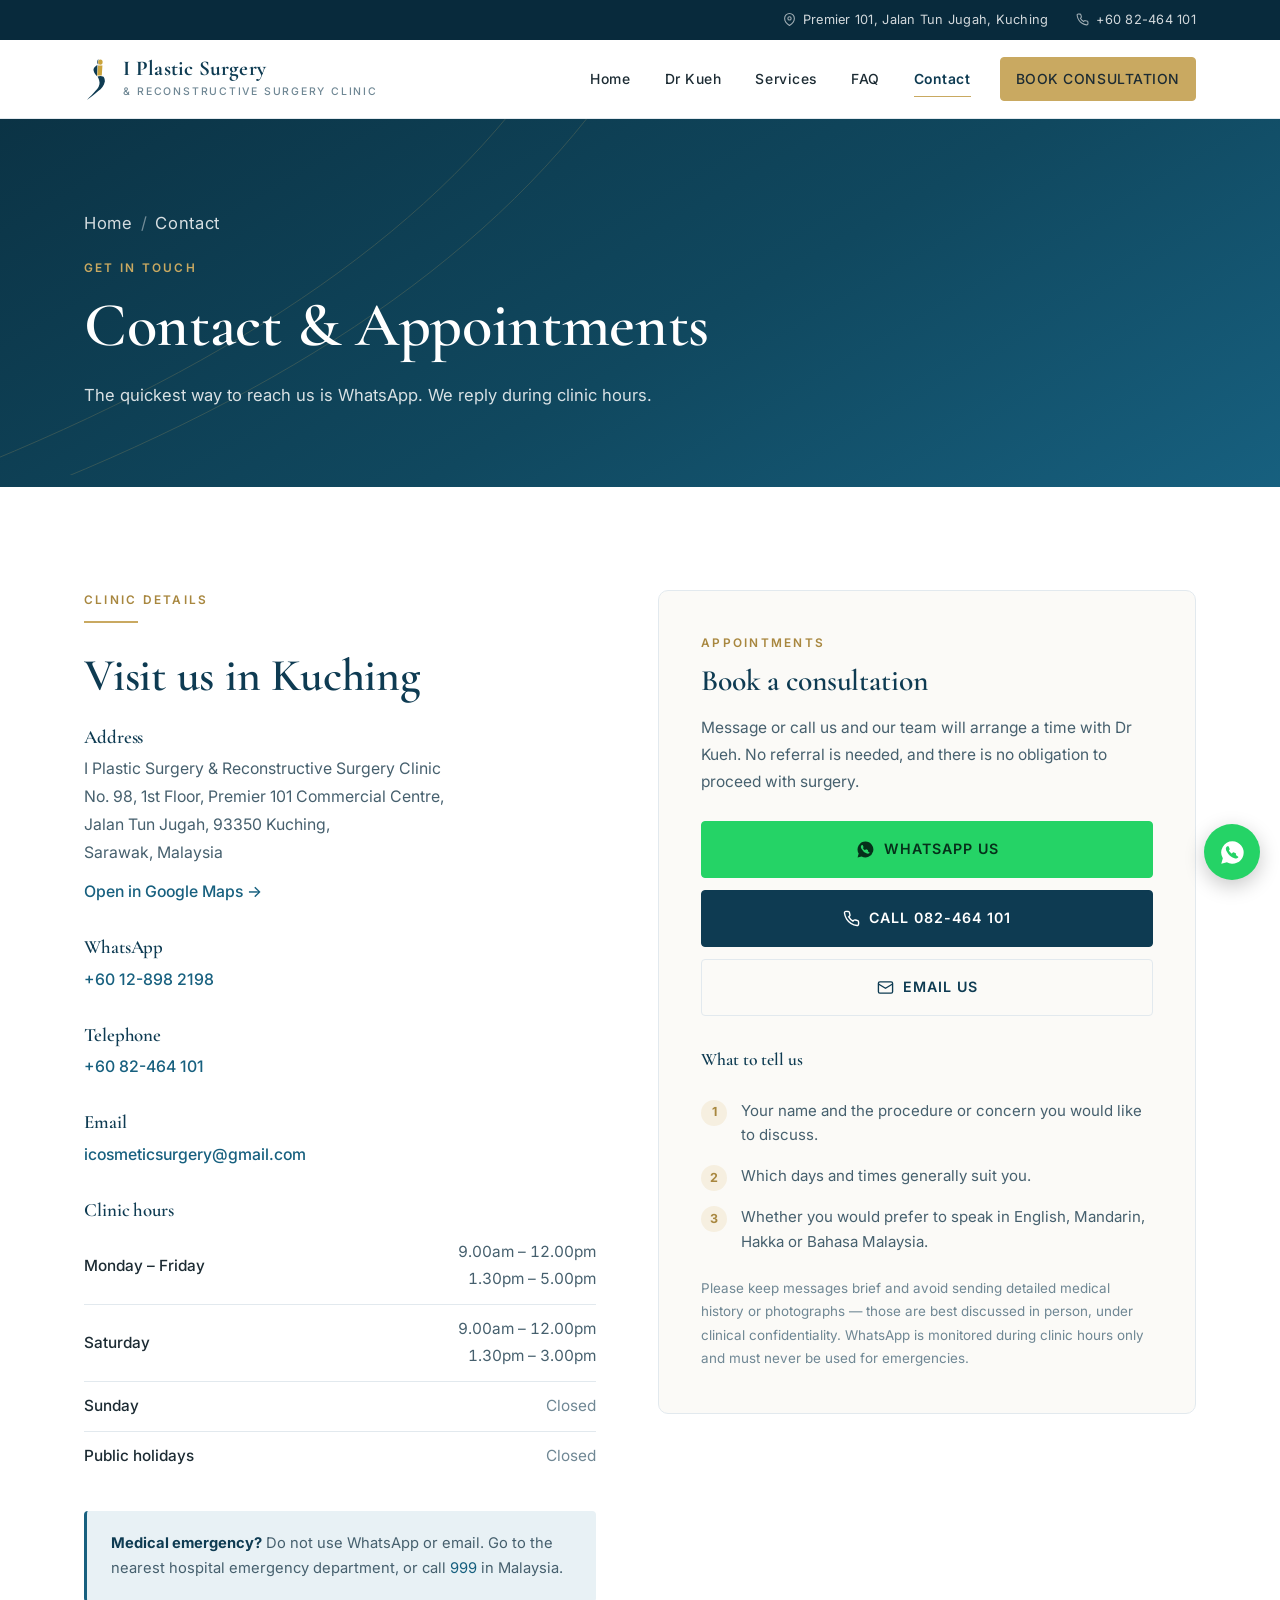
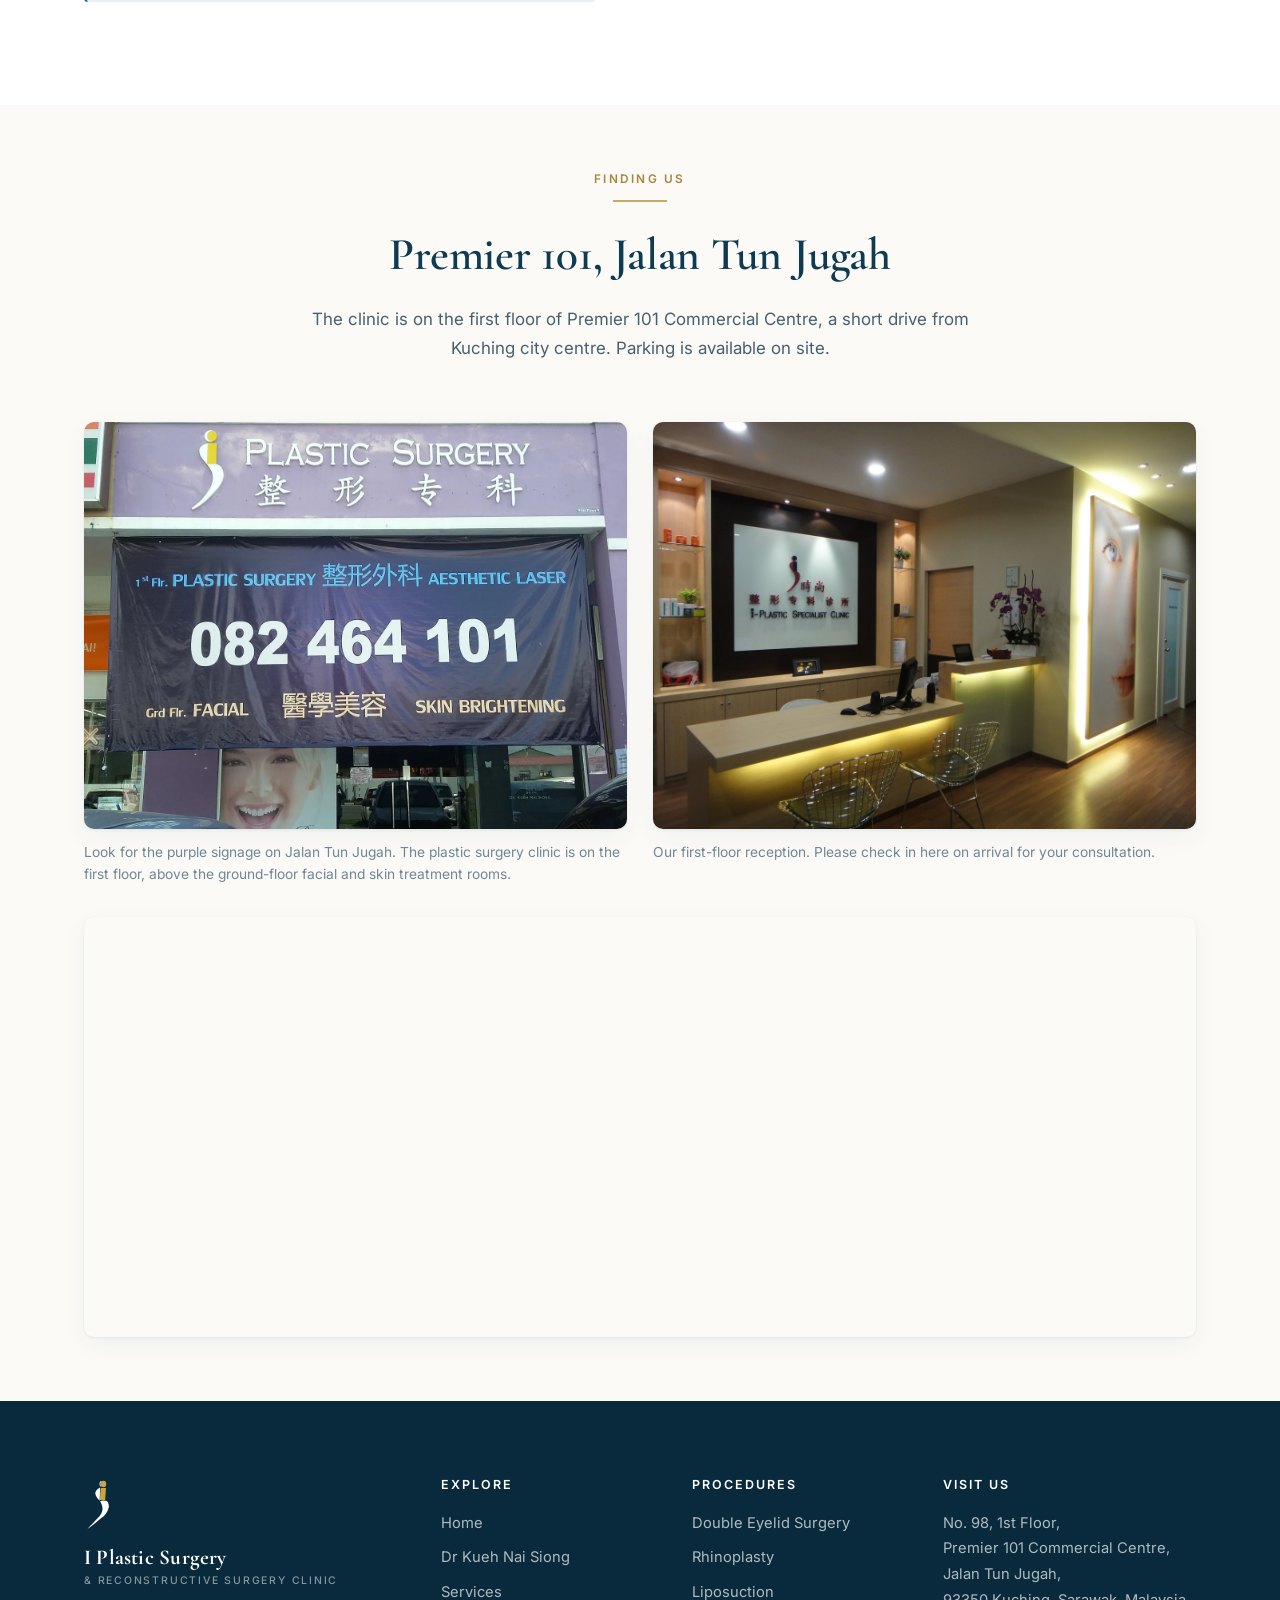
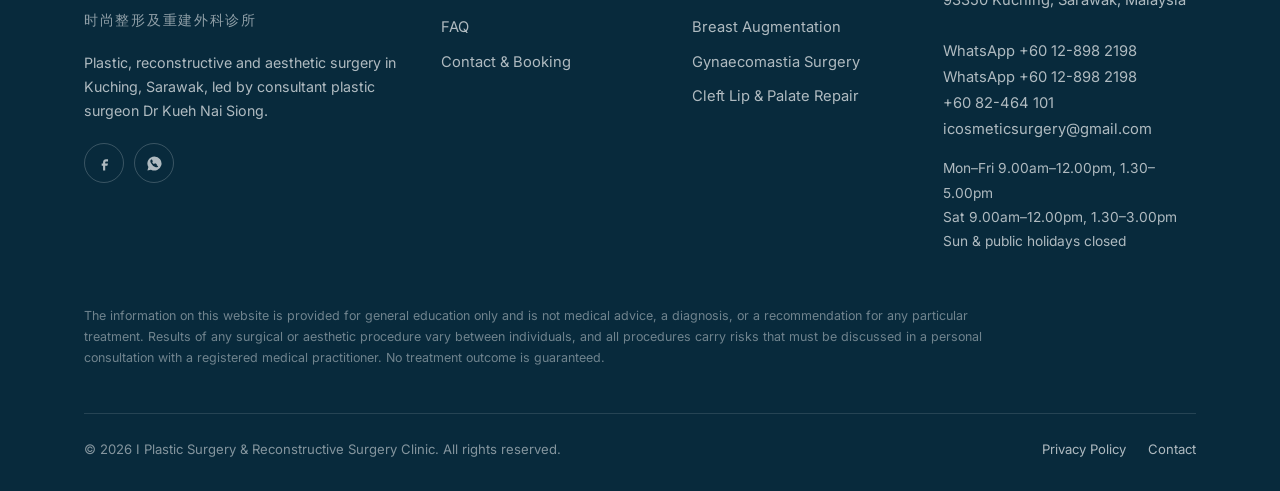
==== contact.html @ 894be8ee "initial commit" ====
<!DOCTYPE html>
<html lang="en">
<head>
<meta charset="utf-8">
<meta name="viewport" content="width=device-width, initial-scale=1">

<title>Contact &amp; Appointments | I Plastic Surgery Clinic, Kuching Sarawak</title>
<meta name="description" content="Contact I Plastic Surgery Clinic at Premier 101, Jalan Tun Jugah, Kuching. WhatsApp +60 12-898 2198 or call 082-464 101 to book with Dr Kueh Nai Siong.">
<link rel="canonical" href="https://iplasticsurgeryclinic.com/contact.html">
<meta name="robots" content="index, follow, max-image-preview:large">
<meta name="geo.region" content="MY-13">
<meta name="geo.placename" content="Kuching, Sarawak">

<meta property="og:type" content="website">
<meta property="og:site_name" content="I Plastic Surgery &amp; Reconstructive Surgery Clinic">
<meta property="og:title" content="Contact &amp; Appointments | I Plastic Surgery Clinic, Kuching">
<meta property="og:description" content="Premier 101, Jalan Tun Jugah, Kuching. WhatsApp or call to book a consultation with Dr Kueh Nai Siong.">
<meta property="og:url" content="https://iplasticsurgeryclinic.com/contact.html">
<meta property="og:image" content="https://iplasticsurgeryclinic.com/assets/img/clinic-reception.jpg">
<meta property="og:locale" content="en_MY">
<meta name="twitter:card" content="summary_large_image">

<link rel="icon" href="assets/img/favicon.svg" type="image/svg+xml">
<link rel="preconnect" href="https://fonts.googleapis.com">
<link rel="preconnect" href="https://fonts.gstatic.com" crossorigin>
<link href="https://fonts.googleapis.com/css2?family=Cormorant+Garamond:ital,wght@0,400;0,600;0,700;1,400;1,600&family=Inter:wght@400;500;600&display=swap" rel="stylesheet">
<link rel="stylesheet" href="assets/css/style.css">

<script type="application/ld+json">
{
  "@context": "https://schema.org",
  "@type": "BreadcrumbList",
  "itemListElement": [
    { "@type": "ListItem", "position": 1, "name": "Home", "item": "https://iplasticsurgeryclinic.com/" },
    { "@type": "ListItem", "position": 2, "name": "Contact", "item": "https://iplasticsurgeryclinic.com/contact.html" }
  ]
}
</script>
</head>

<body>
<a class="skip-link" href="#main">Skip to content</a>

<div class="topbar">
  <div class="wrap">
    <span>
      <svg width="13" height="13" viewBox="0 0 24 24" fill="none" stroke="currentColor" stroke-width="2" aria-hidden="true"><path d="M21 10c0 7-9 13-9 13s-9-6-9-13a9 9 0 0 1 18 0z"/><circle cx="12" cy="10" r="3"/></svg>
      Premier 101, Jalan Tun Jugah, Kuching
    </span>
    <span>
      <svg width="13" height="13" viewBox="0 0 24 24" fill="none" stroke="currentColor" stroke-width="2" aria-hidden="true"><path d="M22 16.9v3a2 2 0 0 1-2.2 2 19.8 19.8 0 0 1-8.6-3.1 19.5 19.5 0 0 1-6-6A19.8 19.8 0 0 1 2.1 4.2 2 2 0 0 1 4.1 2h3a2 2 0 0 1 2 1.7c.1 1 .4 1.9.7 2.8a2 2 0 0 1-.5 2.1L8.1 9.8a16 16 0 0 0 6 6l1.2-1.2a2 2 0 0 1 2.1-.5c.9.3 1.8.6 2.8.7a2 2 0 0 1 1.8 2.1z"/></svg>
      <a href="tel:+6082464101">+60 82-464 101</a>
    </span>
  </div>
</div>

<header class="site-header">
  <div class="wrap">
    <a class="brand" href="index.html">
      <img class="brand__mark" src="assets/img/logo-mark.svg" alt="" width="177" height="294">
      <span>
        <span class="brand__name">I Plastic Surgery</span>
        <span class="brand__sub">&amp; Reconstructive Surgery Clinic</span>
      </span>
    </a>
    <button class="nav-toggle" type="button" aria-label="Open menu" aria-expanded="false" aria-controls="primary-nav"><span></span></button>
    <nav class="nav" id="primary-nav" aria-label="Main">
      <a href="index.html">Home</a>
      <a href="about.html">Dr Kueh</a>
      <a href="services.html">Services</a>
      <a href="faq.html">FAQ</a>
      <a href="contact.html" aria-current="page">Contact</a>
      <a class="btn btn--gold btn--sm header-cta" href="#book">Book Consultation</a>
    </nav>
  </div>
</header>

<main id="main">

  <section class="page-hero">
    <svg class="page-hero__arcs" viewBox="0 0 1440 400" preserveAspectRatio="xMidYMid slice" aria-hidden="true">
      <g fill="none" stroke="#c9a961" stroke-width="1.1" opacity=".5">
        <path d="M-100 420 C 220 300, 460 150, 600 -40"/>
        <path d="M-20 440 C 300 320, 540 170, 690 -40"/>
      </g>
    </svg>
    <div class="wrap">
      <p class="crumbs"><a href="index.html">Home</a><span>/</span>Contact</p>
      <span class="eyebrow">Get in touch</span>
      <h1>Contact &amp; Appointments</h1>
      <p>The quickest way to reach us is WhatsApp. We reply during clinic hours.</p>
    </div>
  </section>

  <section id="book">
    <div class="wrap">
      <div class="contact-grid">

        <!-- ----------------------------- Details ---------------------- -->
        <div class="reveal">
          <span class="eyebrow">Clinic details</span>
          <hr class="rule">
          <h2>Visit us in Kuching</h2>

          <div class="info-block">
            <h3>Address</h3>
            <p>
              I Plastic Surgery &amp; Reconstructive Surgery Clinic<br>
              No. 98, 1st Floor, Premier 101 Commercial Centre,<br>
              Jalan Tun Jugah, 93350 Kuching,<br>
              Sarawak, Malaysia
            </p>
            <p style="margin-top:12px">
              <a href="https://www.google.com/maps/search/?api=1&amp;query=Premier+101+Commercial+Centre+Jalan+Tun+Jugah+93350+Kuching+Sarawak" target="_blank" rel="noopener">Open in Google Maps &rarr;</a>
            </p>
          </div>

          <div class="info-block">
            <h3>WhatsApp</h3>
            <p><a href="https://wa.me/60128982198" target="_blank" rel="noopener">+60 12-898 2198</a></p>
          </div>

          <div class="info-block">
            <h3>Telephone</h3>
            <p><a href="tel:+6082464101">+60 82-464 101</a></p>
          </div>

          <div class="info-block">
            <h3>Email</h3>
            <p><a href="mailto:icosmeticsurgery@gmail.com">icosmeticsurgery@gmail.com</a></p>
          </div>

          <div class="info-block">
            <h3>Clinic hours</h3>
            <table class="hours">
              <tbody>
                <tr><th scope="row">Monday &ndash; Friday</th><td>9.00am &ndash; 12.00pm<br>1.30pm &ndash; 5.00pm</td></tr>
                <tr><th scope="row">Saturday</th><td>9.00am &ndash; 12.00pm<br>1.30pm &ndash; 3.00pm</td></tr>
                <tr><th scope="row">Sunday</th><td class="closed">Closed</td></tr>
                <tr><th scope="row">Public holidays</th><td class="closed">Closed</td></tr>
              </tbody>
            </table>
          </div>

          <div class="notice">
            <strong>Medical emergency?</strong> Do not use WhatsApp or email. Go to the nearest
            hospital emergency department, or call <a href="tel:999">999</a> in Malaysia.
          </div>
        </div>

        <!-- --------------------------- Booking ------------------------ -->
        <div class="reveal">
          <div class="book-panel">
            <span class="eyebrow">Appointments</span>
            <h2 style="font-size:1.85rem">Book a consultation</h2>
            <p style="font-size:.97rem">
              Message or call us and our team will arrange a time with Dr Kueh. No referral is
              needed, and there is no obligation to proceed with surgery.
            </p>

            <div class="contact-actions">
              <a class="btn btn--wa btn--full" href="https://wa.me/60128982198?text=Hello%2C%20I%20would%20like%20to%20enquire%20about%20a%20consultation%20at%20I%20Plastic%20Surgery%20Clinic." target="_blank" rel="noopener">
                <svg width="19" height="19" viewBox="0 0 24 24" fill="currentColor" aria-hidden="true"><path d="M12 2a10 10 0 0 0-8.6 15.1L2 22l5-1.3A10 10 0 1 0 12 2zm5.3 14.1c-.2.6-1.3 1.2-1.8 1.2-.5.1-1 .1-1.7-.1a12 12 0 0 1-6.9-6c-.5-.9-.8-1.8-.8-2.6 0-.8.4-1.5.9-1.9.2-.2.4-.3.6-.3h.5c.2 0 .4 0 .6.4l.8 2c.1.2 0 .4-.1.6l-.4.5c-.1.2-.3.3-.1.6.5.9 1.1 1.6 2 2.2.3.2.5.2.7 0l.7-.8c.2-.2.4-.2.6-.1l1.9.9c.2.1.4.2.4.4 0 .2 0 .8-.2 1.1z"/></svg>
                WhatsApp Us
              </a>
              <a class="btn btn--primary btn--full" href="tel:+6082464101">
                <svg width="17" height="17" viewBox="0 0 24 24" fill="none" stroke="currentColor" stroke-width="2" aria-hidden="true"><path d="M22 16.9v3a2 2 0 0 1-2.2 2 19.8 19.8 0 0 1-8.6-3.1 19.5 19.5 0 0 1-6-6A19.8 19.8 0 0 1 2.1 4.2 2 2 0 0 1 4.1 2h3a2 2 0 0 1 2 1.7c.1 1 .4 1.9.7 2.8a2 2 0 0 1-.5 2.1L8.1 9.8a16 16 0 0 0 6 6l1.2-1.2a2 2 0 0 1 2.1-.5c.9.3 1.8.6 2.8.7a2 2 0 0 1 1.8 2.1z"/></svg>
                Call 082-464 101
              </a>
              <a class="btn btn--outline btn--full" href="mailto:icosmeticsurgery@gmail.com?subject=Consultation%20enquiry">
                <svg width="17" height="17" viewBox="0 0 24 24" fill="none" stroke="currentColor" stroke-width="1.9" aria-hidden="true"><rect x="2" y="4" width="20" height="16" rx="2"/><path d="m2 7 10 6 10-6"/></svg>
                Email Us
              </a>
            </div>

            <h3 style="font-size:1.1rem;margin-top:34px">What to tell us</h3>
            <ol class="book-steps">
              <li>Your name and the procedure or concern you would like to discuss.</li>
              <li>Which days and times generally suit you.</li>
              <li>Whether you would prefer to speak in English, Mandarin, Hakka or Bahasa Malaysia.</li>
            </ol>

            <p class="book-note">
              Please keep messages brief and avoid sending detailed medical history or photographs
              &mdash; those are best discussed in person, under clinical confidentiality. WhatsApp
              is monitored during clinic hours only and must never be used for emergencies.
            </p>
          </div>
        </div>

      </div>
    </div>
  </section>

  <!-- ============================ FINDING US =========================== -->
  <section class="section--cream section--tight">
    <div class="wrap">
      <div class="section-head section-head--center reveal">
        <span class="eyebrow">Finding us</span>
        <hr class="rule">
        <h2>Premier 101, Jalan Tun Jugah</h2>
        <p>The clinic is on the first floor of Premier 101 Commercial Centre, a short drive from Kuching city centre. Parking is available on site.</p>
      </div>

      <div class="grid grid--2" style="margin-bottom:32px">
        <figure class="figure reveal">
          <img src="assets/img/clinic-storefront.webp"
               alt="Shopfront of I Plastic Surgery Clinic at Premier 101, Jalan Tun Jugah, Kuching, showing the purple signage"
               width="1360" height="1020" loading="lazy">
          <figcaption>Look for the purple signage on Jalan Tun Jugah. The plastic surgery clinic is on the first floor, above the ground-floor facial and skin treatment rooms.</figcaption>
        </figure>
        <figure class="figure reveal">
          <img src="assets/img/clinic-reception.jpg"
               alt="Reception area of I Plastic Surgery and Reconstructive Surgery Clinic in Kuching"
               width="1200" height="900" loading="lazy">
          <figcaption>Our first-floor reception. Please check in here on arrival for your consultation.</figcaption>
        </figure>
      </div>

      <iframe class="map-embed reveal"
              title="Map showing I Plastic Surgery &amp; Reconstructive Surgery Clinic, Premier 101, Jalan Tun Jugah, Kuching"
              src="https://www.google.com/maps?q=Premier%20101%20Commercial%20Centre%2C%20Jalan%20Tun%20Jugah%2C%2093350%20Kuching%2C%20Sarawak&output=embed"
              loading="lazy"
              referrerpolicy="no-referrer-when-downgrade"
              allowfullscreen></iframe>
    </div>
  </section>

</main>

<footer class="site-footer">
  <div class="wrap">
    <div class="footer-grid">
      <div class="footer-brand">
        <img class="footer-brand__logo" src="assets/img/logo-mark-light.svg" alt="" width="177" height="294">
        <span class="brand__name">I Plastic Surgery</span>
        <span class="brand__sub">&amp; Reconstructive Surgery Clinic</span>
        <p class="footer-zh">时尚整形及重建外科诊所</p>
        <p>Plastic, reconstructive and aesthetic surgery in Kuching, Sarawak, led by consultant plastic surgeon Dr Kueh Nai Siong.</p>
        <div class="socials">
          <a href="https://www.facebook.com/I.PLASTIC.SPECIALIST/" target="_blank" rel="noopener" aria-label="Facebook">
            <svg width="17" height="17" viewBox="0 0 24 24" fill="currentColor" aria-hidden="true"><path d="M14 9h3V6h-3c-2.2 0-4 1.8-4 4v2H8v3h2v7h3v-7h3l1-3h-4v-2c0-.6.4-1 1-1z"/></svg>
          </a>
          <a href="https://wa.me/60128982198" target="_blank" rel="noopener" aria-label="WhatsApp">
            <svg width="17" height="17" viewBox="0 0 24 24" fill="currentColor" aria-hidden="true"><path d="M12 2a10 10 0 0 0-8.6 15.1L2 22l5-1.3A10 10 0 1 0 12 2zm5.3 14.1c-.2.6-1.3 1.2-1.8 1.2-.5.1-1 .1-1.7-.1a12 12 0 0 1-6.9-6c-.5-.9-.8-1.8-.8-2.6 0-.8.4-1.5.9-1.9.2-.2.4-.3.6-.3h.5c.2 0 .4 0 .6.4l.8 2c.1.2 0 .4-.1.6l-.4.5c-.1.2-.3.3-.1.6.5.9 1.1 1.6 2 2.2.3.2.5.2.7 0l.7-.8c.2-.2.4-.2.6-.1l1.9.9c.2.1.4.2.4.4 0 .2 0 .8-.2 1.1z"/></svg>
          </a>
        </div>
      </div>

      <div>
        <h4>Explore</h4>
        <ul>
          <li><a href="index.html">Home</a></li>
          <li><a href="about.html">Dr Kueh Nai Siong</a></li>
          <li><a href="services.html">Services</a></li>
          <li><a href="faq.html">FAQ</a></li>
          <li><a href="contact.html">Contact &amp; Booking</a></li>
        </ul>
      </div>

      <div>
        <h4>Procedures</h4>
        <ul>
          <li><a href="double-eyelid-surgery-kuching.html">Double Eyelid Surgery</a></li>
          <li><a href="rhinoplasty-kuching.html">Rhinoplasty</a></li>
          <li><a href="liposuction-kuching.html">Liposuction</a></li>
          <li><a href="breast-augmentation-kuching.html">Breast Augmentation</a></li>
          <li><a href="gynaecomastia-kuching.html">Gynaecomastia Surgery</a></li>
          <li><a href="cleft-lip-repair-kuching.html">Cleft Lip &amp; Palate Repair</a></li>
        </ul>
      </div>

      <div>
        <h4>Visit Us</h4>
        <address style="font-style:normal">
          No. 98, 1st Floor,<br>
          Premier 101 Commercial Centre,<br>
          Jalan Tun Jugah,<br>
          93350 Kuching, Sarawak, Malaysia<br><br>
          WhatsApp <a href="https://wa.me/60128982198" target="_blank" rel="noopener">+60 12-898 2198</a><br>
          WhatsApp <a href="https://wa.me/60128982198" target="_blank" rel="noopener">+60 12-898 2198</a><br>
          <a href="tel:+6082464101">+60 82-464 101</a><br>
          <a href="mailto:icosmeticsurgery@gmail.com">icosmeticsurgery@gmail.com</a>
        </address>
        <p style="margin-top:14px;font-size:.86rem">
          Mon&ndash;Fri 9.00am&ndash;12.00pm, 1.30&ndash;5.00pm<br>
          Sat 9.00am&ndash;12.00pm, 1.30&ndash;3.00pm<br>
          Sun &amp; public holidays closed
        </p>
      </div>
    </div>

    <p class="footer-disclaimer">
      The information on this website is provided for general education only and is not medical
      advice, a diagnosis, or a recommendation for any particular treatment. Results of any
      surgical or aesthetic procedure vary between individuals, and all procedures carry risks
      that must be discussed in a personal consultation with a registered medical practitioner.
      No treatment outcome is guaranteed.
    </p>

    <div class="footer-bottom">
      <span>&copy; <span id="year">2026</span> I Plastic Surgery &amp; Reconstructive Surgery Clinic. All rights reserved.</span>
      <nav aria-label="Legal">
        <a href="privacy.html">Privacy Policy</a>
        <a href="contact.html">Contact</a>
      </nav>
    </div>
  </div>
</footer>

<a class="wa-float" href="https://wa.me/60128982198" target="_blank" rel="noopener" aria-label="Chat with us on WhatsApp">
  <svg width="27" height="27" viewBox="0 0 24 24" fill="currentColor" aria-hidden="true"><path d="M12 2a10 10 0 0 0-8.6 15.1L2 22l5-1.3A10 10 0 1 0 12 2zm5.3 14.1c-.2.6-1.3 1.2-1.8 1.2-.5.1-1 .1-1.7-.1a12 12 0 0 1-6.9-6c-.5-.9-.8-1.8-.8-2.6 0-.8.4-1.5.9-1.9.2-.2.4-.3.6-.3h.5c.2 0 .4 0 .6.4l.8 2c.1.2 0 .4-.1.6l-.4.5c-.1.2-.3.3-.1.6.5.9 1.1 1.6 2 2.2.3.2.5.2.7 0l.7-.8c.2-.2.4-.2.6-.1l1.9.9c.2.1.4.2.4.4 0 .2 0 .8-.2 1.1z"/></svg>
</a>

<script src="assets/js/main.js" defer></script>
</body>
</html>
---- assets/css/style.css ----
/* ==========================================================================
   I Plastic Surgery & Reconstructive Surgery Clinic — Kuching
   Global stylesheet
   ========================================================================== */

:root {
  /* Brand palette — drawn from the clinic's blue + gold identity */
  --navy-deep: #072433;
  --navy: #0e3b52;
  --navy-dark: #082a3c;
  --blue: #17607f;
  --blue-soft: #e8f1f5;
  --gold: #c9a961;
  --gold-dark: #a8873f;
  --gold-soft: #f6efe0;

  --ink: #1c2b33;
  --body: #46606e;
  --muted: #6f8794;
  --line: #e2e9ee;
  --paper: #ffffff;
  --cream: #fbfaf7;

  --font-display: "Cormorant Garamond", Georgia, "Times New Roman", serif;
  --font-body: "Inter", -apple-system, BlinkMacSystemFont, "Segoe UI", Roboto, Helvetica, Arial, sans-serif;

  --wrap: 1160px;
  --radius: 4px;
  --radius-lg: 10px;
  --shadow-sm: 0 1px 3px rgba(14, 59, 82, .07), 0 8px 24px rgba(14, 59, 82, .05);
  --shadow-md: 0 4px 12px rgba(14, 59, 82, .09), 0 20px 48px rgba(14, 59, 82, .08);
  --ease: cubic-bezier(.22, .61, .36, 1);
}

/* --------------------------------------------------------------- Reset -- */
*, *::before, *::after { box-sizing: border-box; }

html {
  scroll-behavior: smooth;
  scroll-padding-top: 96px;
  -webkit-text-size-adjust: 100%;
}

body {
  margin: 0;
  font-family: var(--font-body);
  font-size: 17px;
  line-height: 1.75;
  color: var(--body);
  background: var(--paper);
  -webkit-font-smoothing: antialiased;
  -moz-osx-font-smoothing: grayscale;
}

img { max-width: 100%; height: auto; display: block; }

a { color: var(--blue); text-decoration: none; transition: color .2s var(--ease); }
a:hover { color: var(--gold-dark); }

h1, h2, h3, h4 {
  font-family: var(--font-display);
  color: var(--navy);
  font-weight: 600;
  line-height: 1.18;
  margin: 0 0 .5em;
  letter-spacing: -.005em;
}

h1 { font-size: clamp(2.4rem, 5.2vw, 3.9rem); }
h2 { font-size: clamp(1.95rem, 3.8vw, 2.85rem); }
h3 { font-size: clamp(1.25rem, 2vw, 1.5rem); }
h4 { font-size: 1.12rem; }

p { margin: 0 0 1.15em; }
p:last-child { margin-bottom: 0; }

ul { margin: 0 0 1.15em; padding-left: 1.15em; }

:focus-visible {
  outline: 3px solid var(--gold);
  outline-offset: 3px;
  border-radius: 2px;
}

/* ------------------------------------------------------------- Layout -- */
.wrap {
  width: 100%;
  max-width: var(--wrap);
  margin-inline: auto;
  padding-inline: 24px;
}

.wrap--narrow { max-width: 820px; }

section { padding: clamp(64px, 8vw, 110px) 0; }
.section--tight { padding: clamp(48px, 5vw, 72px) 0; }
.section--cream { background: var(--cream); }
.section--blue { background: var(--blue-soft); }

.skip-link {
  position: absolute;
  left: -9999px;
  top: 0;
  background: var(--navy);
  color: #fff;
  padding: 12px 20px;
  z-index: 999;
}
.skip-link:focus { left: 12px; top: 12px; color: #fff; }

/* --------------------------------------------------- Section headings -- */
.eyebrow {
  font-family: var(--font-body);
  font-size: .74rem;
  font-weight: 600;
  letter-spacing: .19em;
  text-transform: uppercase;
  color: var(--gold-dark);
  margin: 0 0 .9em;
  display: block;
}

.section-head { max-width: 720px; margin-bottom: clamp(38px, 5vw, 58px); }
.section-head--center { margin-inline: auto; text-align: center; }
.section-head p { font-size: 1.06rem; color: var(--body); }

.rule {
  width: 54px;
  height: 2px;
  background: var(--gold);
  border: 0;
  margin: 0 0 26px;
}
.section-head--center .rule { margin-inline: auto; }

/* ------------------------------------------------------------ Buttons -- */
.btn {
  display: inline-flex;
  align-items: center;
  justify-content: center;
  gap: 9px;
  font-family: var(--font-body);
  font-size: .89rem;
  font-weight: 600;
  letter-spacing: .07em;
  text-transform: uppercase;
  padding: 15px 30px;
  border-radius: var(--radius);
  border: 1.5px solid transparent;
  cursor: pointer;
  transition: all .25s var(--ease);
  white-space: nowrap;
}

.btn--primary { background: var(--navy); color: #fff; border-color: var(--navy); }
.btn--primary:hover { background: var(--navy-dark); border-color: var(--navy-dark); color: #fff; transform: translateY(-2px); box-shadow: var(--shadow-sm); }

.btn--gold { background: var(--gold); color: var(--navy-dark); border-color: var(--gold); }
.btn--gold:hover { background: var(--gold-dark); border-color: var(--gold-dark); color: #fff; transform: translateY(-2px); box-shadow: var(--shadow-sm); }

.btn--ghost { background: transparent; color: #fff; border-color: rgba(255, 255, 255, .55); }
.btn--ghost:hover { background: #fff; color: var(--navy); border-color: #fff; }

.btn--outline { background: transparent; color: var(--navy); border-color: var(--line); }
.btn--outline:hover { border-color: var(--navy); color: var(--navy); background: #fff; }

.btn--sm { padding: 11px 20px; font-size: .78rem; }
.btn--full { width: 100%; }

/* ------------------------------------------------------------- Header -- */
.topbar {
  background: var(--navy-dark);
  color: rgba(255, 255, 255, .82);
  font-size: .8rem;
  letter-spacing: .02em;
}
.topbar .wrap {
  display: flex;
  flex-wrap: wrap;
  gap: 8px 28px;
  align-items: center;
  justify-content: flex-end;
  min-height: 40px;
  padding-block: 7px;
}
.topbar a { color: rgba(255, 255, 255, .82); }
.topbar a:hover { color: var(--gold); }
.topbar span { display: inline-flex; align-items: center; gap: 7px; }
.topbar svg { flex: none; opacity: .75; }

.site-header {
  position: sticky;
  top: 0;
  z-index: 100;
  background: rgba(255, 255, 255, .96);
  backdrop-filter: saturate(150%) blur(10px);
  border-bottom: 1px solid var(--line);
  transition: box-shadow .3s var(--ease);
}
.site-header.is-stuck { box-shadow: 0 2px 20px rgba(14, 59, 82, .09); }

.site-header .wrap {
  display: flex;
  align-items: center;
  justify-content: space-between;
  gap: 24px;
  min-height: 78px;
}

/* Wordmark */
.brand { display: flex; align-items: center; gap: 13px; flex: none; }
.brand:hover { color: inherit; }
/* Clinic mark, traced from the Premier 101 shopfront signage */
.brand__mark {
  height: 44px;
  width: auto;
  flex: none;
  display: block;
}

.footer-brand__logo {
  height: 52px;
  width: auto;
  display: block;
  margin-bottom: 16px;
}
.brand__name {
  font-family: var(--font-display);
  font-size: 1.32rem;
  font-weight: 700;
  color: var(--navy);
  line-height: 1.1;
  letter-spacing: .01em;
  display: block;
}
.brand__sub {
  font-size: .655rem;
  letter-spacing: .17em;
  text-transform: uppercase;
  color: var(--muted);
  font-weight: 500;
  display: block;
  margin-top: 3px;
}

/* Navigation */
.nav { display: flex; align-items: center; gap: 4px; }
.nav a {
  font-size: .87rem;
  font-weight: 500;
  letter-spacing: .04em;
  color: var(--ink);
  padding: 9px 15px;
  border-radius: var(--radius);
  position: relative;
}
.nav a::after {
  content: "";
  position: absolute;
  left: 15px; right: 15px; bottom: 3px;
  height: 1.5px;
  background: var(--gold);
  transform: scaleX(0);
  transform-origin: left;
  transition: transform .28s var(--ease);
}
.nav a:hover { color: var(--navy); }
.nav a:hover::after, .nav a[aria-current="page"]::after { transform: scaleX(1); }
.nav a[aria-current="page"] { color: var(--navy); font-weight: 600; }

.header-cta { margin-left: 10px; }

.nav-toggle {
  display: none;
  width: 44px; height: 44px;
  background: none;
  border: 1px solid var(--line);
  border-radius: var(--radius);
  cursor: pointer;
  padding: 0;
  place-items: center;
}
.nav-toggle span {
  display: block;
  width: 19px; height: 1.6px;
  background: var(--navy);
  position: relative;
  transition: background .2s var(--ease);
}
.nav-toggle span::before,
.nav-toggle span::after {
  content: "";
  position: absolute;
  left: 0;
  width: 19px; height: 1.6px;
  background: var(--navy);
  transition: transform .25s var(--ease);
}
.nav-toggle span::before { top: -6px; }
.nav-toggle span::after { top: 6px; }
.nav-toggle[aria-expanded="true"] span { background: transparent; }
.nav-toggle[aria-expanded="true"] span::before { transform: translateY(6px) rotate(45deg); }
.nav-toggle[aria-expanded="true"] span::after { transform: translateY(-6px) rotate(-45deg); }

/* --------------------------------------------------------------- Hero -- */
.hero {
  position: relative;
  background: linear-gradient(150deg, #0b3345 0%, #10485f 45%, #17607f 100%);
  color: #fff;
  overflow: hidden;
  padding: clamp(80px, 11vw, 148px) 0 clamp(72px, 10vw, 130px);
}
.hero__arcs {
  position: absolute;
  inset: 0;
  pointer-events: none;
  opacity: .5;
}
.hero__glow {
  position: absolute;
  width: 720px; height: 720px;
  right: -180px; top: -280px;
  background: radial-gradient(circle, rgba(201, 169, 97, .2) 0%, transparent 65%);
  pointer-events: none;
}
.hero .wrap { position: relative; z-index: 2; }
.hero__inner { max-width: 780px; }
.hero .eyebrow { color: var(--gold); }
.hero h1 { color: #fff; margin-bottom: .38em; }
.hero h1 em {
  font-style: italic;
  color: var(--gold);
}
.hero__zh {
  font-family: var(--font-display);
  font-size: clamp(1.05rem, 2vw, 1.4rem);
  color: rgba(255, 255, 255, .72);
  letter-spacing: .22em;
  margin-bottom: 1.2em;
}
.hero__lede {
  font-size: clamp(1.03rem, 1.6vw, 1.16rem);
  color: rgba(255, 255, 255, .87);
  max-width: 610px;
  margin-bottom: 2.2em;
}
.hero__actions { display: flex; flex-wrap: wrap; gap: 14px; }

.hero__badges {
  display: flex;
  flex-wrap: wrap;
  gap: 10px 34px;
  margin-top: clamp(44px, 6vw, 66px);
  padding-top: 30px;
  border-top: 1px solid rgba(255, 255, 255, .17);
}
.hero__badge {
  display: flex;
  align-items: center;
  gap: 10px;
  font-size: .84rem;
  color: rgba(255, 255, 255, .8);
  letter-spacing: .03em;
}
.hero__badge svg { flex: none; color: var(--gold); }

/* Page banner (interior pages) */
.page-hero {
  background: linear-gradient(150deg, #0b3345 0%, #10485f 55%, #17607f 100%);
  color: #fff;
  padding: clamp(58px, 7vw, 96px) 0 clamp(52px, 6vw, 84px);
  position: relative;
  overflow: hidden;
}
.page-hero__arcs { position: absolute; inset: 0; opacity: .42; pointer-events: none; }
.page-hero .wrap { position: relative; z-index: 2; }
.page-hero h1 { color: #fff; margin-bottom: .3em; }
.page-hero p { color: rgba(255, 255, 255, .84); max-width: 640px; font-size: 1.04rem; }
.page-hero .eyebrow { color: var(--gold); }

.crumbs {
  font-size: .8rem;
  color: rgba(255, 255, 255, .6);
  margin-bottom: 20px;
  letter-spacing: .04em;
}
.crumbs a { color: rgba(255, 255, 255, .82); }
.crumbs a:hover { color: var(--gold); }
.crumbs span { margin-inline: 8px; opacity: .5; }

/* --------------------------------------------------------------- Grid -- */
.grid { display: grid; gap: 26px; }
.grid--2 { grid-template-columns: repeat(2, 1fr); }
.grid--3 { grid-template-columns: repeat(3, 1fr); }
.grid--4 { grid-template-columns: repeat(4, 1fr); }

/* --------------------------------------------------------------- Card -- */
.card {
  background: var(--paper);
  border: 1px solid var(--line);
  border-radius: var(--radius-lg);
  padding: 34px 30px;
  transition: transform .3s var(--ease), box-shadow .3s var(--ease), border-color .3s var(--ease);
  display: flex;
  flex-direction: column;
}
.card:hover { transform: translateY(-4px); box-shadow: var(--shadow-md); border-color: rgba(201, 169, 97, .5); }
.card h3 { margin-bottom: .45em; }
.card p { font-size: .96rem; }

.card__icon {
  width: 50px; height: 50px;
  border-radius: 50%;
  background: var(--gold-soft);
  color: var(--gold-dark);
  display: grid;
  place-items: center;
  margin-bottom: 20px;
  flex: none;
}

.card__link {
  margin-top: auto;
  padding-top: 20px;
  font-size: .82rem;
  font-weight: 600;
  letter-spacing: .09em;
  text-transform: uppercase;
  color: var(--navy);
  display: inline-flex;
  align-items: center;
  gap: 8px;
}
.card__link:hover { color: var(--gold-dark); gap: 12px; }
.card__link svg { transition: transform .25s var(--ease); }

/* Service list inside a card */
.card__list {
  list-style: none;
  padding: 0;
  margin: 4px 0 0;
  font-size: .95rem;
  columns: 1;
}
.card__list li {
  position: relative;
  padding: 5px 0 5px 20px;
  color: var(--body);
}
.card__list li::before {
  content: "";
  position: absolute;
  left: 0; top: 15px;
  width: 7px; height: 7px;
  border-top: 1.4px solid var(--gold);
  border-right: 1.4px solid var(--gold);
  transform: rotate(45deg);
}

/* ------------------------------------------------------------- Split -- */
.split {
  display: grid;
  grid-template-columns: minmax(0, .92fr) minmax(0, 1.08fr);
  gap: clamp(38px, 6vw, 76px);
  align-items: center;
}
.split--reverse .split__media { order: 2; }

.split__media { position: relative; }
.split__media img {
  border-radius: var(--radius-lg);
  width: 100%;
  box-shadow: var(--shadow-md);
}
.split__media::after {
  content: "";
  position: absolute;
  inset: 18px -18px -18px 18px;
  border: 1.5px solid var(--gold);
  border-radius: var(--radius-lg);
  z-index: -1;
}

.portrait-frame {
  background: linear-gradient(160deg, var(--blue-soft), #fff);
  border-radius: var(--radius-lg);
  padding: 22px 22px 0;
  box-shadow: var(--shadow-md);
}
.portrait-frame img { border-radius: 6px; box-shadow: none; }

/* Credential list */
.creds { list-style: none; padding: 0; margin: 26px 0 0; }
.creds li {
  display: flex;
  gap: 14px;
  padding: 13px 0;
  border-top: 1px solid var(--line);
  font-size: .97rem;
}
.creds li:last-child { border-bottom: 1px solid var(--line); }
.creds svg { flex: none; color: var(--gold-dark); margin-top: 5px; }
.creds strong { color: var(--navy); font-weight: 600; }

/* ------------------------------------------------------------- Stats -- */
.stats {
  display: grid;
  grid-template-columns: repeat(4, 1fr);
  gap: 1px;
  background: var(--line);
  border: 1px solid var(--line);
  border-radius: var(--radius-lg);
  overflow: hidden;
}
.stat { background: var(--paper); padding: 34px 24px; text-align: center; }
.stat__num {
  font-family: var(--font-display);
  font-size: clamp(2rem, 3.4vw, 2.7rem);
  font-weight: 700;
  color: var(--navy);
  line-height: 1;
  display: block;
}
.stat__num span { color: var(--gold); }
.stat__label {
  font-size: .79rem;
  letter-spacing: .12em;
  text-transform: uppercase;
  color: var(--muted);
  margin-top: 11px;
  display: block;
}

/* ---------------------------------------------------------- Hospitals -- */
.hospitals {
  display: grid;
  grid-template-columns: repeat(auto-fit, minmax(230px, 1fr));
  gap: 18px;
}
.hospital {
  background: var(--paper);
  border: 1px solid var(--line);
  border-left: 3px solid var(--gold);
  border-radius: var(--radius);
  padding: 22px 24px;
}
.hospital strong { display: block; color: var(--navy); font-family: var(--font-display); font-size: 1.14rem; font-weight: 600; }
.hospital span { font-size: .85rem; color: var(--muted); }

/* --------------------------------------------------------------- Steps -- */
.steps { counter-reset: step; display: grid; gap: 28px; grid-template-columns: repeat(3, 1fr); }
.step { position: relative; padding-top: 60px; }
.step::before {
  counter-increment: step;
  content: "0" counter(step);
  position: absolute;
  top: 0; left: 0;
  font-family: var(--font-display);
  font-size: 2.4rem;
  font-weight: 700;
  color: var(--gold);
  opacity: .55;
  line-height: 1;
}
.step h3 { font-size: 1.22rem; }
.step p { font-size: .96rem; margin: 0; }

/* --------------------------------------------------------------- CTA -- */
.cta-band {
  background: linear-gradient(140deg, var(--navy-dark) 0%, var(--navy) 50%, var(--blue) 100%);
  color: #fff;
  text-align: center;
  position: relative;
  overflow: hidden;
}
.cta-band__arcs { position: absolute; inset: 0; opacity: .38; pointer-events: none; }
.cta-band .wrap { position: relative; z-index: 2; }
.cta-band h2 { color: #fff; }
.cta-band p { color: rgba(255, 255, 255, .84); max-width: 560px; margin-inline: auto; font-size: 1.04rem; }
.cta-band .hero__actions { justify-content: center; margin-top: 34px; }
.cta-band .rule { margin-inline: auto; background: var(--gold); }

/* ------------------------------------------------------ Services page -- */
.svc-nav {
  display: flex;
  flex-wrap: wrap;
  gap: 10px;
  justify-content: center;
  margin-bottom: clamp(40px, 5vw, 64px);
}
.svc-nav a {
  font-size: .82rem;
  font-weight: 600;
  letter-spacing: .05em;
  padding: 10px 18px;
  border: 1px solid var(--line);
  border-radius: 100px;
  color: var(--navy);
  background: #fff;
}
.svc-nav a:hover { border-color: var(--gold); background: var(--gold-soft); color: var(--navy); }

.svc-block { padding: clamp(46px, 5vw, 68px) 0; border-top: 1px solid var(--line); }
.svc-block:first-of-type { border-top: 0; }
.svc-block__grid {
  display: grid;
  grid-template-columns: minmax(0, .8fr) minmax(0, 1.2fr);
  gap: clamp(28px, 5vw, 60px);
}
.svc-block h2 { font-size: clamp(1.7rem, 3vw, 2.15rem); }
.svc-block__intro { font-size: .99rem; }

.chip-list {
  list-style: none;
  padding: 0;
  margin: 0;
  display: grid;
  grid-template-columns: repeat(auto-fill, minmax(232px, 1fr));
  gap: 10px;
  align-content: start;
}
.chip-list li {
  background: #fff;
  border: 1px solid var(--line);
  border-radius: var(--radius);
  padding: 13px 16px 13px 40px;
  font-size: .94rem;
  color: var(--ink);
  position: relative;
  transition: border-color .25s var(--ease), transform .25s var(--ease);
}
.chip-list li:hover { border-color: var(--gold); transform: translateX(3px); }
.chip-list li::before {
  content: "";
  position: absolute;
  left: 17px; top: 50%;
  width: 7px; height: 7px;
  margin-top: -4px;
  border-top: 1.5px solid var(--gold-dark);
  border-right: 1.5px solid var(--gold-dark);
  transform: rotate(45deg);
}

/* ----------------------------------------------------------- Contact -- */
.contact-grid {
  display: grid;
  grid-template-columns: minmax(0, 1fr) minmax(0, 1.05fr);
  gap: clamp(34px, 5vw, 62px);
  align-items: start;
}

.info-block { margin-bottom: 30px; }
.info-block h3 { font-size: 1.18rem; margin-bottom: .4em; }
.info-block p { font-size: .99rem; margin: 0; }
.info-block a { font-weight: 500; }

.hours { width: 100%; border-collapse: collapse; font-size: .96rem; }
.hours th, .hours td { text-align: left; padding: 11px 0; border-bottom: 1px solid var(--line); }
.hours th { font-weight: 500; color: var(--ink); }
.hours td { text-align: right; color: var(--body); font-variant-numeric: tabular-nums; }
.hours tr:last-child th, .hours tr:last-child td { border-bottom: 0; }
.hours .closed { color: var(--muted); }

.map-embed {
  border: 0;
  width: 100%;
  height: 420px;
  border-radius: var(--radius-lg);
  box-shadow: var(--shadow-sm);
  display: block;
}

/* Booking panel — WhatsApp / phone / email, no form */
.book-panel {
  background: var(--cream);
  border: 1px solid var(--line);
  border-radius: var(--radius-lg);
  padding: clamp(26px, 4vw, 42px);
  position: sticky;
  top: 100px;
}

.btn--wa { background: #25d366; border-color: #25d366; color: #06301a; }
.btn--wa:hover { background: #1ebe5a; border-color: #1ebe5a; color: #fff; transform: translateY(-2px); box-shadow: var(--shadow-sm); }

.contact-actions { display: grid; gap: 12px; margin: 26px 0 0; }

/* Numbered "how it works" list inside the booking panel */
.book-steps { list-style: none; padding: 0; margin: 28px 0 0; counter-reset: bs; }
.book-steps li {
  position: relative;
  padding: 0 0 16px 40px;
  font-size: .94rem;
  line-height: 1.65;
}
.book-steps li:last-child { padding-bottom: 0; }
.book-steps li::before {
  counter-increment: bs;
  content: counter(bs);
  position: absolute;
  left: 0; top: 1px;
  width: 26px; height: 26px;
  border-radius: 50%;
  background: var(--gold-soft);
  color: var(--gold-dark);
  font-size: .78rem;
  font-weight: 700;
  display: grid;
  place-items: center;
}

.book-note { font-size: .84rem; color: var(--muted); margin-top: 22px; }

/* Surgeon byline inside the booking panel */
.surgeon-chip {
  display: flex;
  align-items: center;
  gap: 14px;
  padding-bottom: 22px;
  margin-bottom: 24px;
  border-bottom: 1px solid var(--line);
}
.surgeon-chip img {
  width: 54px; height: 54px;
  flex: none;
  border-radius: 50%;
  object-fit: cover;
  background: #fff;
  box-shadow: 0 0 0 1px var(--line);
}
.surgeon-chip strong {
  display: block;
  font-family: var(--font-display);
  font-size: 1.12rem;
  font-weight: 600;
  color: var(--navy);
  line-height: 1.25;
}
.surgeon-chip span { font-size: .81rem; color: var(--muted); line-height: 1.45; display: block; }

/* Captioned photo */
.figure { margin: 0; }
.figure img { border-radius: var(--radius-lg); width: 100%; box-shadow: var(--shadow-sm); }
.figure figcaption {
  font-size: .86rem;
  color: var(--muted);
  margin-top: 12px;
  line-height: 1.6;
}

/* --------------------------------------------------------------- FAQ -- */
.faq { border-top: 1px solid var(--line); }
.faq details { border-bottom: 1px solid var(--line); }
.faq summary {
  cursor: pointer;
  list-style: none;
  padding: 22px 44px 22px 0;
  font-family: var(--font-display);
  font-size: 1.22rem;
  font-weight: 600;
  color: var(--navy);
  position: relative;
}
.faq summary::-webkit-details-marker { display: none; }
.faq summary::after {
  content: "";
  position: absolute;
  right: 8px; top: 32px;
  width: 9px; height: 9px;
  border-right: 1.6px solid var(--gold-dark);
  border-bottom: 1.6px solid var(--gold-dark);
  transform: rotate(45deg);
  transition: transform .25s var(--ease);
}
.faq details[open] summary::after { transform: rotate(-135deg); top: 36px; }
.faq details p { padding: 0 20px 24px 0; font-size: .99rem; margin: 0 0 .9em; }
.faq details p:last-child { margin-bottom: 0; padding-bottom: 26px; }

/* ------------------------------------------------------------ Notice -- */
.notice {
  background: var(--blue-soft);
  border-left: 3px solid var(--blue);
  border-radius: var(--radius);
  padding: 20px 24px;
  font-size: .92rem;
  color: var(--body);
}
.notice strong { color: var(--navy); }

/* ------------------------------------------------------------ Footer -- */
.site-footer {
  background: var(--navy-dark);
  color: rgba(255, 255, 255, .68);
  font-size: .92rem;
  padding: clamp(56px, 6vw, 78px) 0 0;
}
.site-footer h4 {
  color: #fff;
  font-family: var(--font-body);
  font-size: .78rem;
  font-weight: 600;
  letter-spacing: .16em;
  text-transform: uppercase;
  margin-bottom: 18px;
}
.site-footer a { color: rgba(255, 255, 255, .68); }
.site-footer a:hover { color: var(--gold); }

.footer-grid {
  display: grid;
  grid-template-columns: 1.5fr 1fr 1fr 1.2fr;
  gap: 40px;
  padding-bottom: 52px;
}
.footer-grid ul { list-style: none; padding: 0; margin: 0; }
.footer-grid li { margin-bottom: 9px; }

.footer-brand .brand__name { color: #fff; }
.footer-brand .brand__sub { color: rgba(255, 255, 255, .5); }
.footer-brand p { margin-top: 18px; max-width: 320px; font-size: .89rem; line-height: 1.7; }
.footer-zh { font-family: var(--font-display); letter-spacing: .12em; color: rgba(255,255,255,.55); font-size: .95rem; margin-top: 6px; }

.socials { display: flex; gap: 10px; margin-top: 20px; }
.socials a {
  width: 40px; height: 40px;
  border: 1px solid rgba(255, 255, 255, .2);
  border-radius: 50%;
  display: grid;
  place-items: center;
  transition: all .25s var(--ease);
}
.socials a:hover { background: var(--gold); border-color: var(--gold); color: var(--navy-dark); }

.footer-bottom {
  border-top: 1px solid rgba(255, 255, 255, .12);
  padding: 24px 0 30px;
  display: flex;
  flex-wrap: wrap;
  gap: 12px 28px;
  justify-content: space-between;
  align-items: center;
  font-size: .82rem;
  color: rgba(255, 255, 255, .5);
}
.footer-bottom nav { display: flex; gap: 22px; flex-wrap: wrap; }

.footer-disclaimer {
  font-size: .78rem;
  line-height: 1.7;
  color: rgba(255, 255, 255, .42);
  padding-bottom: 30px;
  max-width: 900px;
}

/* --------------------------------------------------- Floating WhatsApp -- */
.wa-float {
  position: fixed;
  right: 20px;
  bottom: 20px;
  z-index: 90;
  width: 56px; height: 56px;
  border-radius: 50%;
  background: #25d366;
  color: #fff;
  display: grid;
  place-items: center;
  box-shadow: 0 6px 20px rgba(0, 0, 0, .22);
  transition: transform .25s var(--ease);
}
.wa-float:hover { transform: scale(1.08); color: #fff; }

/* ------------------------------------------------------- Reveal anim -- */
.reveal {
  opacity: 0;
  transform: translateY(22px);
  transition: opacity .7s var(--ease), transform .7s var(--ease);
}
.reveal.is-visible { opacity: 1; transform: none; }

@media (prefers-reduced-motion: reduce) {
  html { scroll-behavior: auto; }
  *, *::before, *::after {
    animation-duration: .01ms !important;
    transition-duration: .01ms !important;
  }
  .reveal { opacity: 1; transform: none; }
}

/* -------------------------------------------------------- Responsive -- */
@media (max-width: 1040px) {
  .grid--4 { grid-template-columns: repeat(2, 1fr); }
  .stats { grid-template-columns: repeat(2, 1fr); }
  .footer-grid { grid-template-columns: 1fr 1fr; gap: 34px; }
}

@media (max-width: 900px) {
  /* The off-canvas menu is a fixed element parked beyond the right edge while
     closed. It escapes clipping on <body>, so the clip has to sit on the root.
     `clip` rather than `hidden` keeps the sticky header working. */
  html { overflow-x: clip; }

  .site-header .wrap { min-height: 68px; }

  .nav-toggle { display: grid; }

  .nav {
    position: fixed;
    inset: 0 0 0 auto;
    width: min(320px, 84vw);
    background: #fff;
    flex-direction: column;
    align-items: stretch;
    gap: 2px;
    padding: 92px 22px 30px;
    transform: translateX(102%);
    transition: transform .32s var(--ease);
    box-shadow: -8px 0 40px rgba(14, 59, 82, .16);
    overflow-y: auto;
  }
  .nav.is-open { transform: none; }
  .nav a { padding: 14px 6px; font-size: 1rem; border-bottom: 1px solid var(--line); border-radius: 0; }
  .nav a::after { display: none; }

  .header-cta { margin: 18px 0 0; }

  .grid--3, .grid--2 { grid-template-columns: 1fr; }
  .split, .svc-block__grid, .contact-grid { grid-template-columns: 1fr; }
  .split--reverse .split__media { order: 0; }
  .split__media::after { display: none; }
  .book-panel { position: static; }
  .steps { grid-template-columns: 1fr; gap: 34px; }
  .topbar .wrap { justify-content: center; }
}

@media (max-width: 560px) {
  body { font-size: 16px; }
  .grid--4 { grid-template-columns: 1fr; }
  .stats { grid-template-columns: 1fr; }
  .footer-grid { grid-template-columns: 1fr; }
  .hero__actions .btn { width: 100%; }
  .brand__name { font-size: 1.12rem; }
  .brand__sub { font-size: .58rem; }
  .card { padding: 28px 24px; }
  .chip-list { grid-template-columns: 1fr; }
}

/* -------------------------------------------------------------- Print -- */
@media print {
  .site-header, .topbar, .wa-float, .cta-band, .site-footer { display: none; }
  body { color: #000; font-size: 12pt; }
  .hero, .page-hero { background: none; color: #000; padding: 0 0 20px; }
  .hero h1, .page-hero h1 { color: #000; }
}
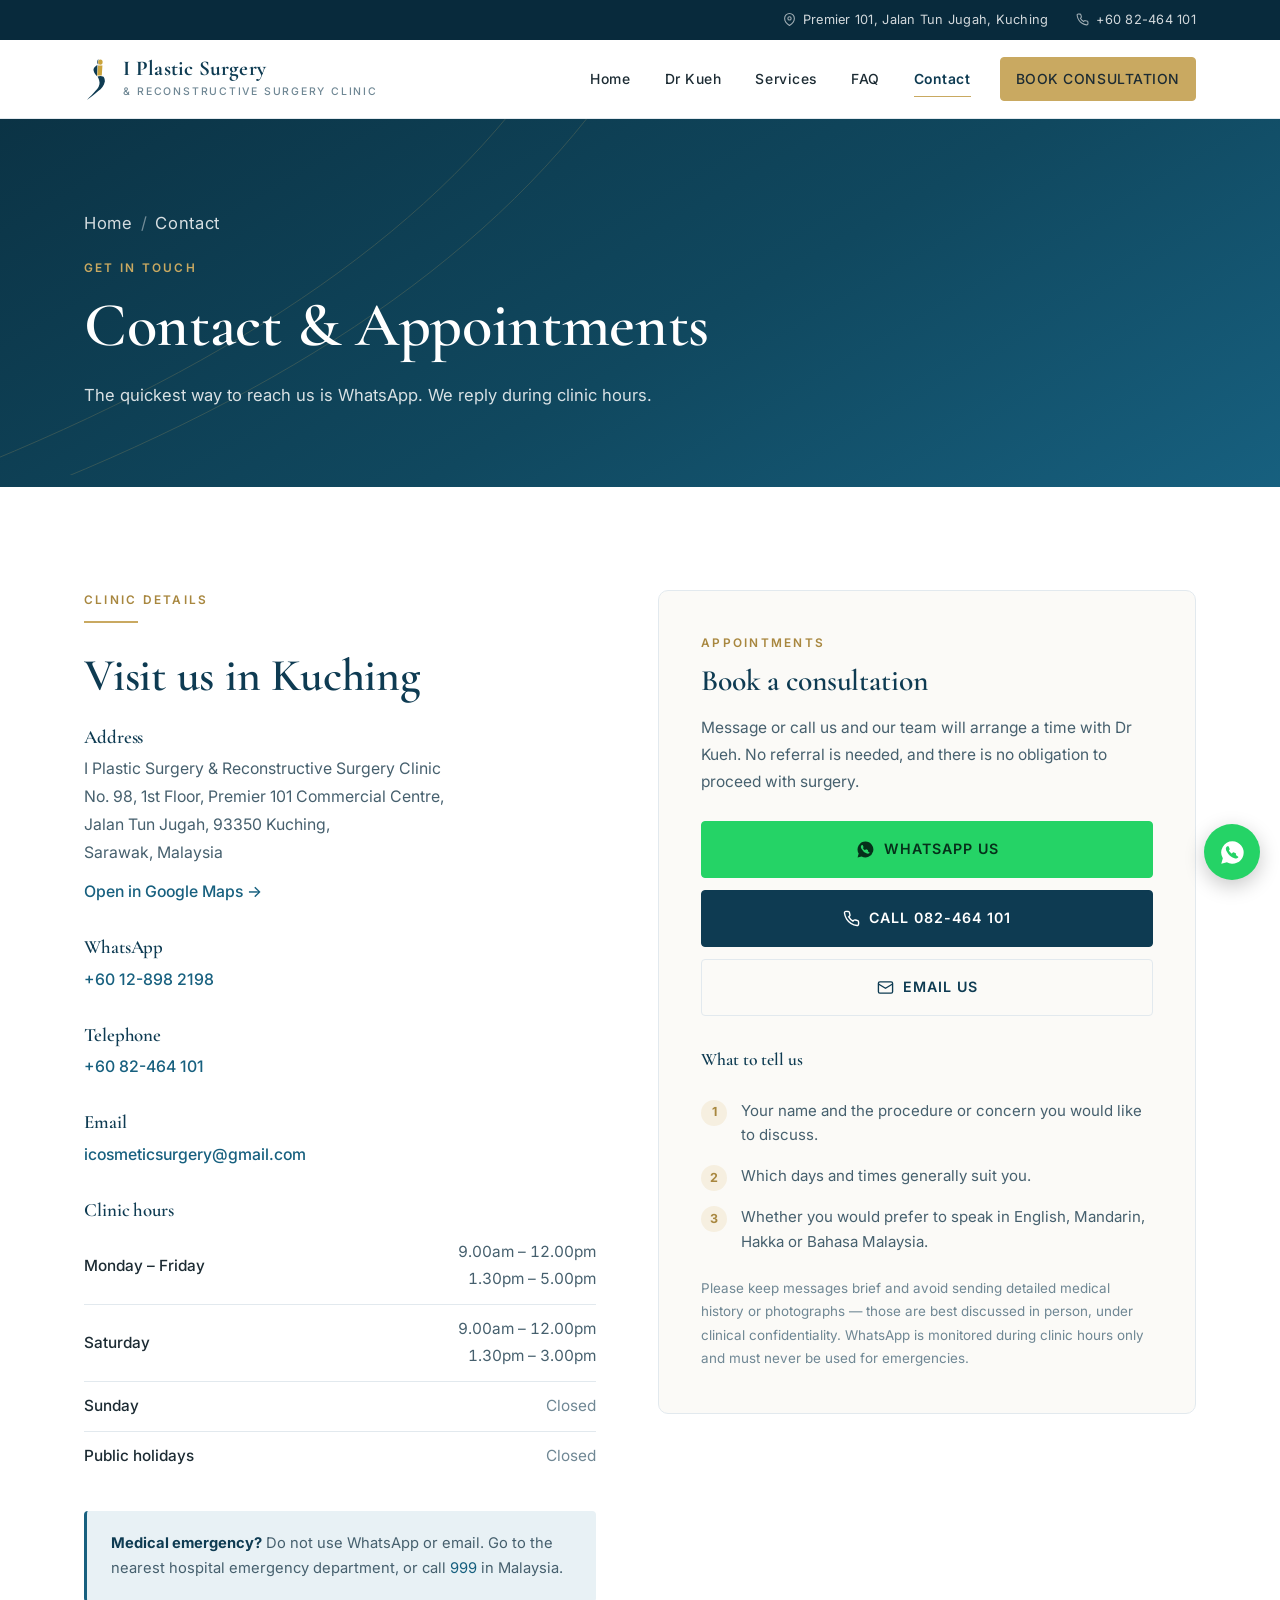
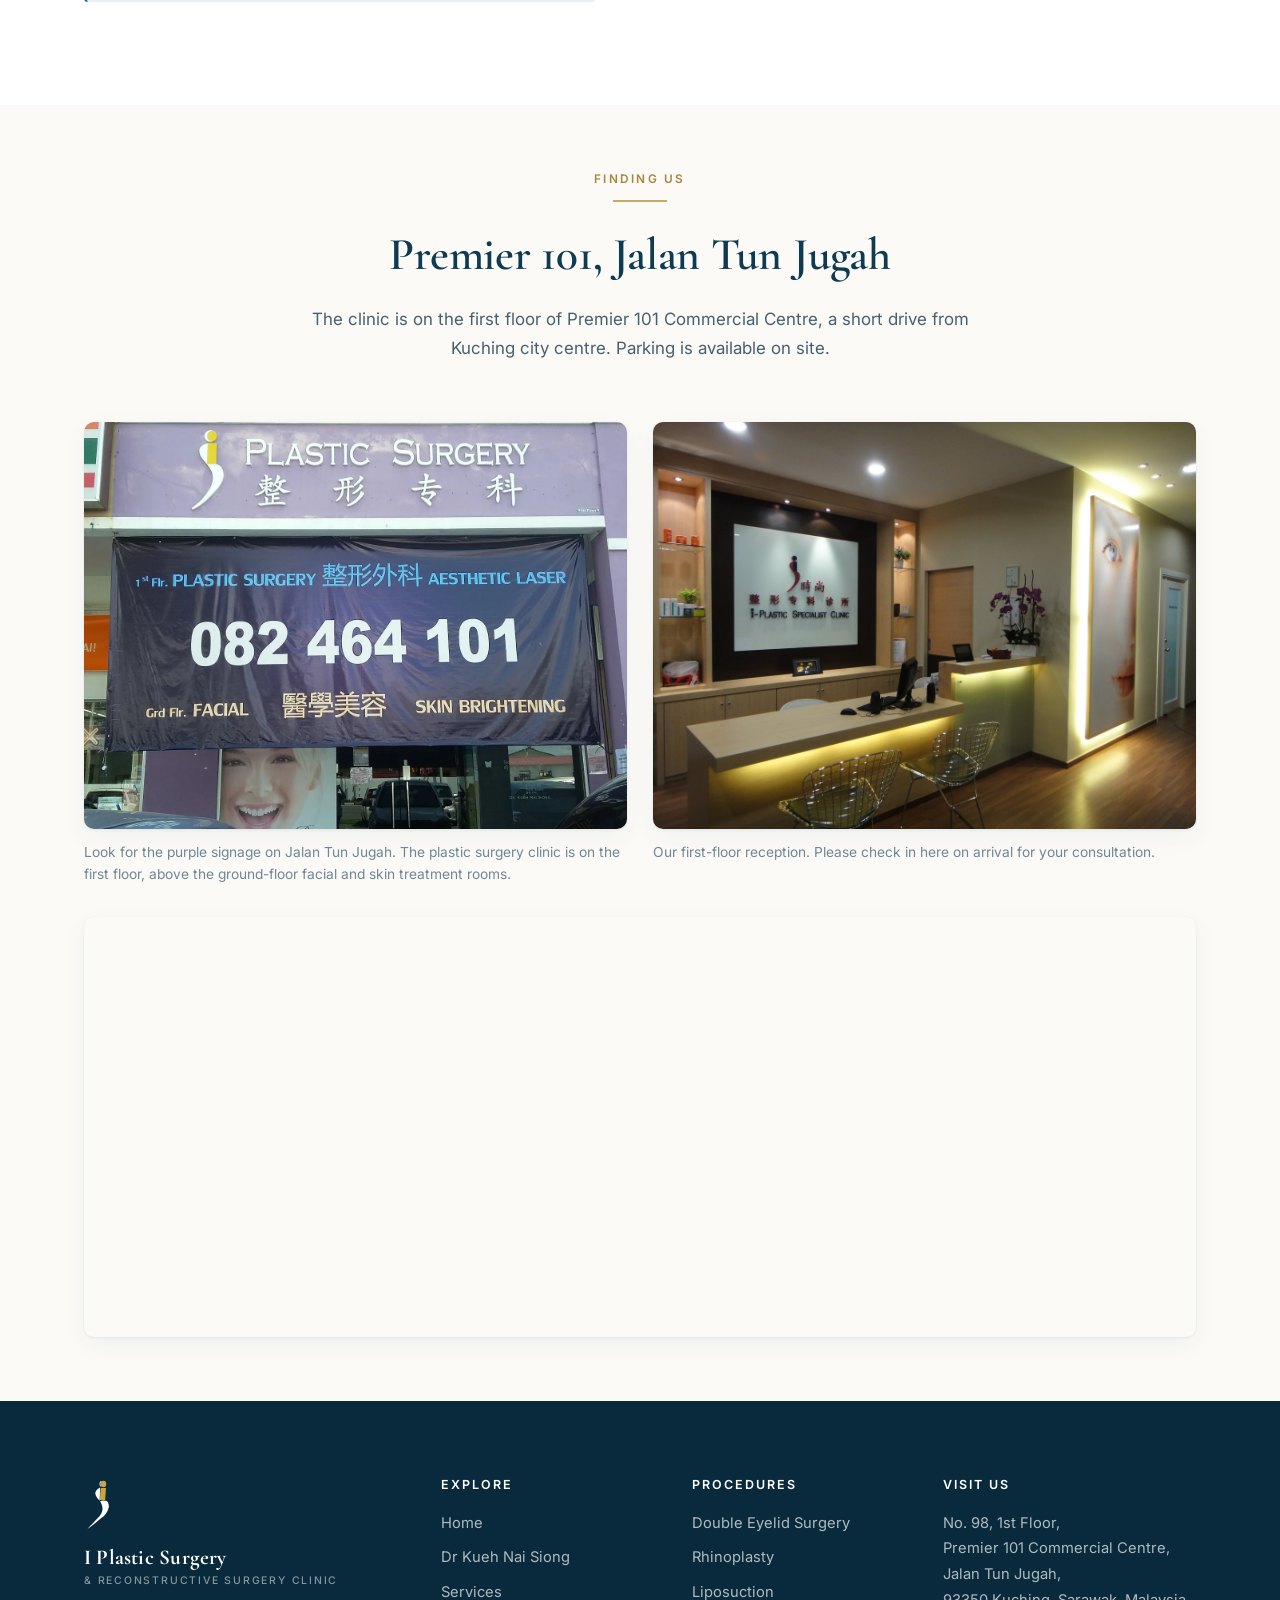
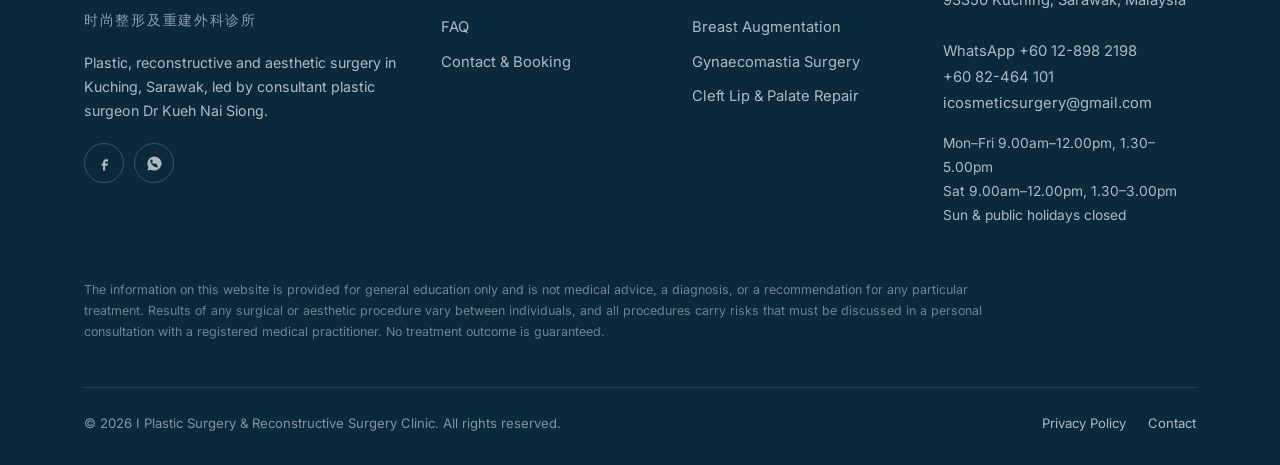
==== commit f3f33bfc: "removed duplicate whatsapp contact line in contact page" ====
--- a/contact.html
+++ b/contact.html
@@ -278,7 +278,6 @@
           Jalan Tun Jugah,<br>
           93350 Kuching, Sarawak, Malaysia<br><br>
           WhatsApp <a href="https://wa.me/60128982198" target="_blank" rel="noopener">+60 12-898 2198</a><br>
-          WhatsApp <a href="https://wa.me/60128982198" target="_blank" rel="noopener">+60 12-898 2198</a><br>
           <a href="tel:+6082464101">+60 82-464 101</a><br>
           <a href="mailto:icosmeticsurgery@gmail.com">icosmeticsurgery@gmail.com</a>
         </address>
--- a/assets/css/style.css
+++ b/assets/css/style.css
@@ -207,8 +207,10 @@
   min-height: 78px;
 }
 
-/* Wordmark */
-.brand { display: flex; align-items: center; gap: 13px; flex: none; }
+/* Wordmark — allowed to shrink so it never pushes the menu button off-screen
+   on narrow phones (320px and similar) */
+.brand { display: flex; align-items: center; gap: 13px; flex: 0 1 auto; min-width: 0; }
+.brand > span { min-width: 0; }
 .brand:hover { color: inherit; }
 /* Clinic mark, traced from the Premier 101 shopfront signage */
 .brand__mark {
@@ -894,31 +896,44 @@
 }
 
 @media (max-width: 900px) {
-  /* The off-canvas menu is a fixed element parked beyond the right edge while
-     closed. It escapes clipping on <body>, so the clip has to sit on the root.
-     `clip` rather than `hidden` keeps the sticky header working. */
-  html { overflow-x: clip; }
-
   .site-header .wrap { min-height: 68px; }
 
   .nav-toggle { display: grid; }
 
+  /* Mobile menu: a panel anchored to the bottom edge of the header that sizes
+     itself to its content — no fixed top padding, and no scrolling unless the
+     viewport is genuinely too short. --header-bottom is set by main.js to the
+     header's real height, so the panel never guesses. */
   .nav {
-    position: fixed;
-    inset: 0 0 0 auto;
-    width: min(320px, 84vw);
-    background: #fff;
+    position: absolute;
+    top: 100%;
+    left: 0;
+    right: 0;
     flex-direction: column;
     align-items: stretch;
-    gap: 2px;
-    padding: 92px 22px 30px;
-    transform: translateX(102%);
-    transition: transform .32s var(--ease);
-    box-shadow: -8px 0 40px rgba(14, 59, 82, .16);
+    gap: 0;
+    padding: 4px 24px 20px;
+    background: #fff;
+    border-top: 1px solid var(--line);
+    box-shadow: 0 16px 32px rgba(14, 59, 82, .15);
+    max-height: calc(100vh - var(--header-bottom, 110px) - 16px);
+    max-height: calc(100dvh - var(--header-bottom, 110px) - 16px);
     overflow-y: auto;
+    overscroll-behavior: contain;
+    opacity: 0;
+    visibility: hidden;
+    transform: translateY(-10px);
+    transition: opacity .24s var(--ease), transform .24s var(--ease), visibility .24s;
   }
-  .nav.is-open { transform: none; }
-  .nav a { padding: 14px 6px; font-size: 1rem; border-bottom: 1px solid var(--line); border-radius: 0; }
+  .nav.is-open { opacity: 1; visibility: visible; transform: none; }
+
+  /* :not(.btn) so the gold CTA keeps its own border */
+  .nav a:not(.btn) {
+    padding: 15px 2px;
+    font-size: 1rem;
+    border-radius: 0;
+    border-bottom: 1px solid var(--line);
+  }
   .nav a::after { display: none; }
 
   .header-cta { margin: 18px 0 0; }
@@ -934,14 +949,20 @@
 
 @media (max-width: 560px) {
   body { font-size: 16px; }
+  .wrap { padding-inline: 18px; }
   .grid--4 { grid-template-columns: 1fr; }
   .stats { grid-template-columns: 1fr; }
   .footer-grid { grid-template-columns: 1fr; }
   .hero__actions .btn { width: 100%; }
-  .brand__name { font-size: 1.12rem; }
-  .brand__sub { font-size: .58rem; }
+  .site-header .wrap { gap: 12px; }
+  .brand { gap: 10px; }
+  .brand__mark { height: 38px; }
+  .brand__name { font-size: 1.08rem; }
+  .brand__sub { font-size: .55rem; letter-spacing: .12em; }
   .card { padding: 28px 24px; }
   .chip-list { grid-template-columns: 1fr; }
+  /* The mobile menu spans the full header width, so match the tighter gutter */
+  .nav { padding-inline: 18px; }
 }
 
 /* -------------------------------------------------------------- Print -- */
